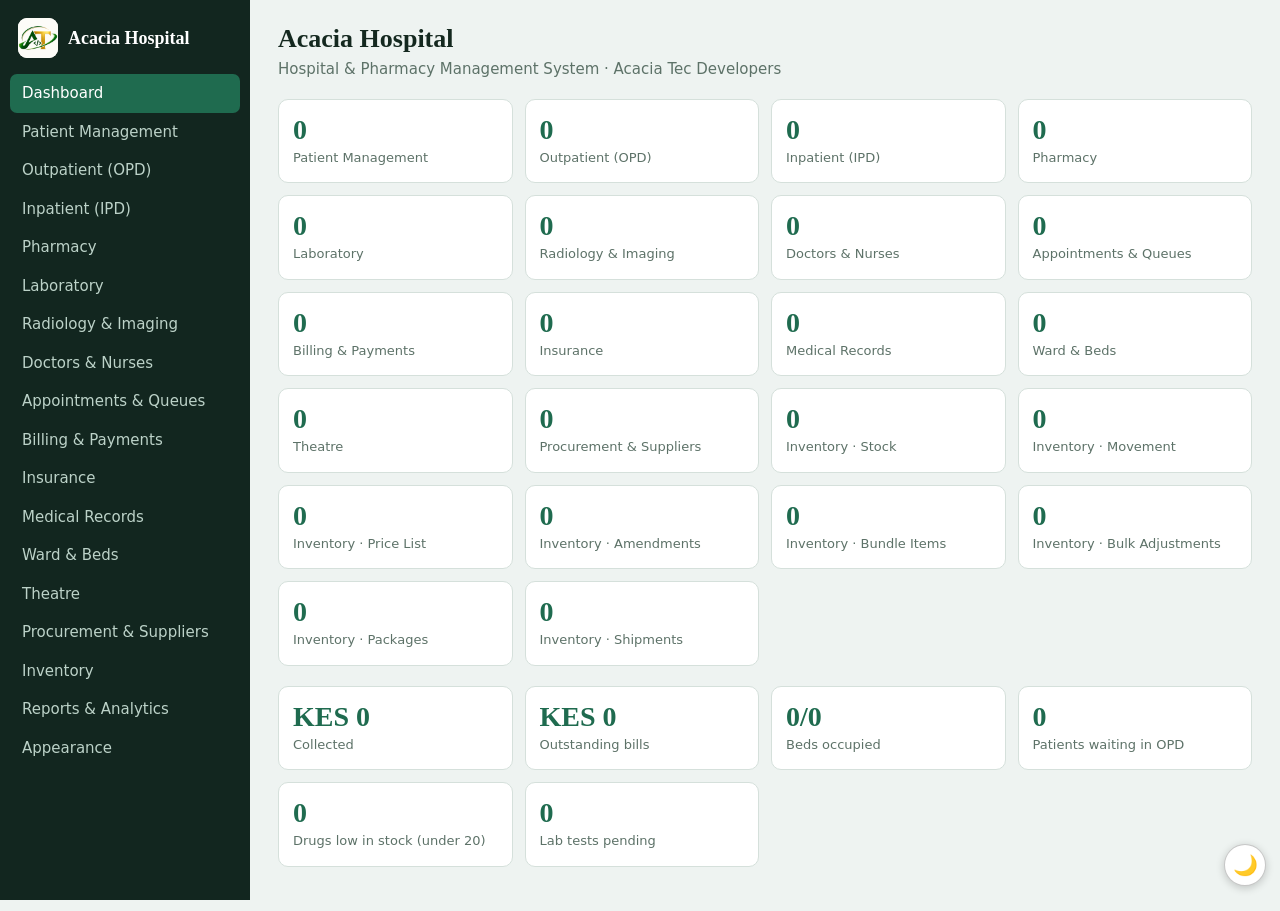
==== index.html @ db734b93 "Add files via upload" ====
<!DOCTYPE html>
<html lang="en"><head><meta charset="utf-8"><title>Acacia Hospital</title>
<meta name="viewport" content="width=device-width, initial-scale=1, viewport-fit=cover">
<link rel="icon" href="logo.png"><link rel="stylesheet" href="style.css"><script>window.ACACIA_APPEARANCE={sidebar:'nav',items:'nav button'};</script><script src="acacia-appearance.js"></script></head><body>
<div class="top"><b>Acacia Hospital</b><button onclick="document.querySelector('nav').classList.toggle('open')">Menu</button></div>
<nav id="nav"></nav><main id="main"></main>
<script src="app.js"></script></body></html>
---- style.css ----
:root{--bg:#eef3f1;--panel:#fff;--ink:#14281f;--mute:#5d7268;--line:#d5e0db;--g:#1f6b4f;--g2:#174f3a;--amb:#e0a526;--red:#b3392f;--side:#12261f;--sidei:#bcd2c8;box-sizing:border-box;padding-top:env(safe-area-inset-top,0px);padding-bottom:env(safe-area-inset-bottom,0px)}
@media(prefers-color-scheme:dark){:root:not([data-theme=light]){--bg:#0e1a15;--panel:#16251e;--ink:#e4efe9;--mute:#93a99e;--line:#27392f;--g:#43b88a;--g2:#2f8f6a;--side:#0a130f}}
:root[data-theme=dark]{--bg:#0e1a15;--panel:#16251e;--ink:#e4efe9;--mute:#93a99e;--line:#27392f;--g:#43b88a;--g2:#2f8f6a;--side:#0a130f}
*{box-sizing:border-box}html{scroll-padding-top:env(safe-area-inset-top,0px)}
body{margin:0;background:var(--bg);color:var(--ink);font:15px/1.5 "Segoe UI",system-ui,sans-serif;display:flex;min-height:100vh}
nav{width:250px;background:var(--side);color:var(--sidei);padding:18px 10px;position:sticky;top:0;height:100vh;overflow:auto;flex:none}
.brand{display:flex;gap:10px;align-items:center;padding:0 8px 16px;color:#fff;font:700 18px Georgia,serif}
.brand i{width:34px;height:34px;border-radius:9px;background:var(--amb);display:grid;place-items:center;color:var(--side);font-style:normal;font-weight:800}
nav button{display:block;width:100%;text-align:left;background:none;border:0;color:inherit;padding:8px 12px;border-radius:7px;font:inherit;cursor:pointer}
nav button:hover{background:#ffffff14}nav button.on{background:var(--g);color:#fff}
main{flex:1;min-width:0;padding:24px 28px}
h1{font:700 26px Georgia,serif;margin:0 0 4px}.sub{color:var(--mute);margin:0 0 18px}
.grid{display:grid;grid-template-columns:repeat(auto-fill,minmax(190px,1fr));gap:12px;margin-bottom:20px}
.card{background:var(--panel);border:1px solid var(--line);border-radius:10px;padding:14px;cursor:pointer}
.card b{display:block;font:700 28px Georgia,serif;color:var(--g)}.card span{color:var(--mute);font-size:13px}
.box{background:var(--panel);border:1px solid var(--line);border-radius:10px;padding:16px;margin-bottom:16px}
form{display:grid;grid-template-columns:repeat(auto-fill,minmax(170px,1fr));gap:10px;align-items:end}
label{font-size:12px;color:var(--mute);display:block}
input,select{width:100%;padding:8px;border:1px solid var(--line);border-radius:7px;background:var(--bg);color:var(--ink);font:inherit}
.btn{background:var(--g);color:#fff;border:0;border-radius:7px;padding:9px 14px;font:inherit;font-weight:600;cursor:pointer}
.btn:hover{background:var(--g2)}.del{background:none;border:0;color:var(--red);cursor:pointer;font:inherit}
.tools{display:flex;gap:10px;margin-bottom:10px;flex-wrap:wrap}.tools input{max-width:280px}
.wrap{overflow-x:auto}table{border-collapse:collapse;width:100%;min-width:560px}
th,td{text-align:left;padding:9px 10px;border-bottom:1px solid var(--line);white-space:nowrap}th{font-size:12px;color:var(--mute)}
.tag{padding:2px 8px;border-radius:99px;background:#1f6b4f22;color:var(--g);font-size:12px}
.empty{color:var(--mute);padding:18px;text-align:center}
.top{display:none}
@media(max-width:760px){body{display:block}nav{display:none;position:fixed;inset:0 20% 0 0;z-index:5;height:auto}nav.open{display:block}
.top{display:flex;justify-content:space-between;align-items:center;padding:10px 14px;background:var(--side);color:#fff;position:sticky;top:0;z-index:4}
.top button{background:none;border:1px solid #ffffff55;color:#fff;border-radius:7px;padding:5px 10px}main{padding:16px}}
.brand img.logo{width:40px;height:40px;border-radius:9px;flex:none;background:#fdfcf8;object-fit:contain}
.tabs{display:flex;gap:6px;flex-wrap:wrap;margin-bottom:12px}.tabs button{border:1px solid var(--g);background:var(--panel);color:var(--g);border-radius:99px;padding:5px 14px;font:inherit;cursor:pointer}.tabs button.on{background:var(--g);color:#fff}
#themeBtn{position:fixed;right:14px;bottom:calc(14px + env(safe-area-inset-bottom,0px));z-index:40;width:42px;height:42px;border-radius:50%;border:1px solid rgba(128,128,128,.45);background:var(--panel,#fff);font-size:20px;line-height:1;cursor:pointer;box-shadow:0 2px 8px #0003}
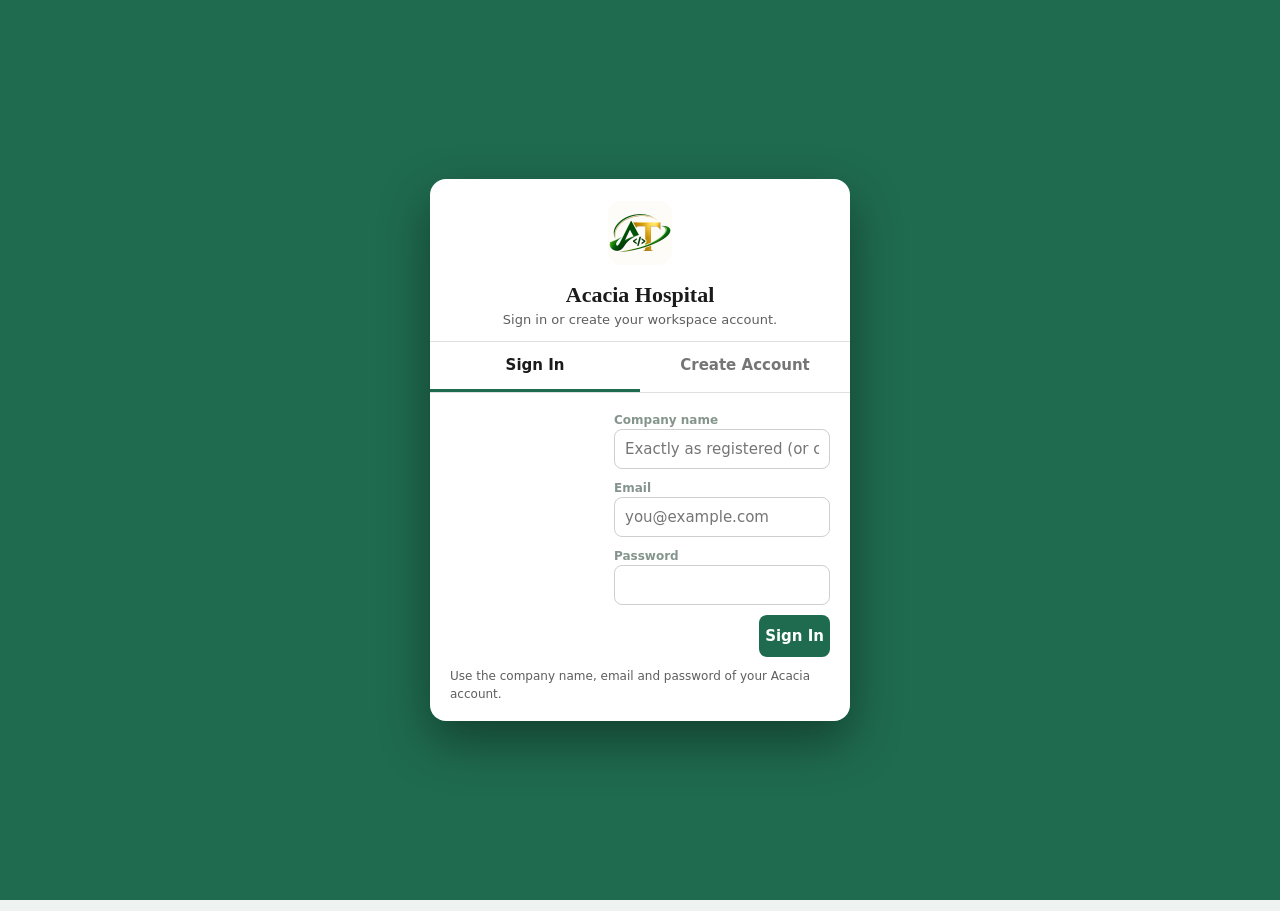
==== commit 58c46371: "Add files via upload" ====
--- a/index.html
+++ b/index.html
@@ -4,4 +4,4 @@
 <link rel="icon" href="logo.png"><link rel="stylesheet" href="style.css"><script>window.ACACIA_APPEARANCE={sidebar:'nav',items:'nav button'};</script><script src="acacia-appearance.js"></script></head><body>
 <div class="top"><b>Acacia Hospital</b><button onclick="document.querySelector('nav').classList.toggle('open')">Menu</button></div>
 <nav id="nav"></nav><main id="main"></main>
-<script src="app.js"></script></body></html>
+<script src="acacia-cloud.js"></script><script src="acacia-login.js"></script><script src="app.js"></script></body></html>
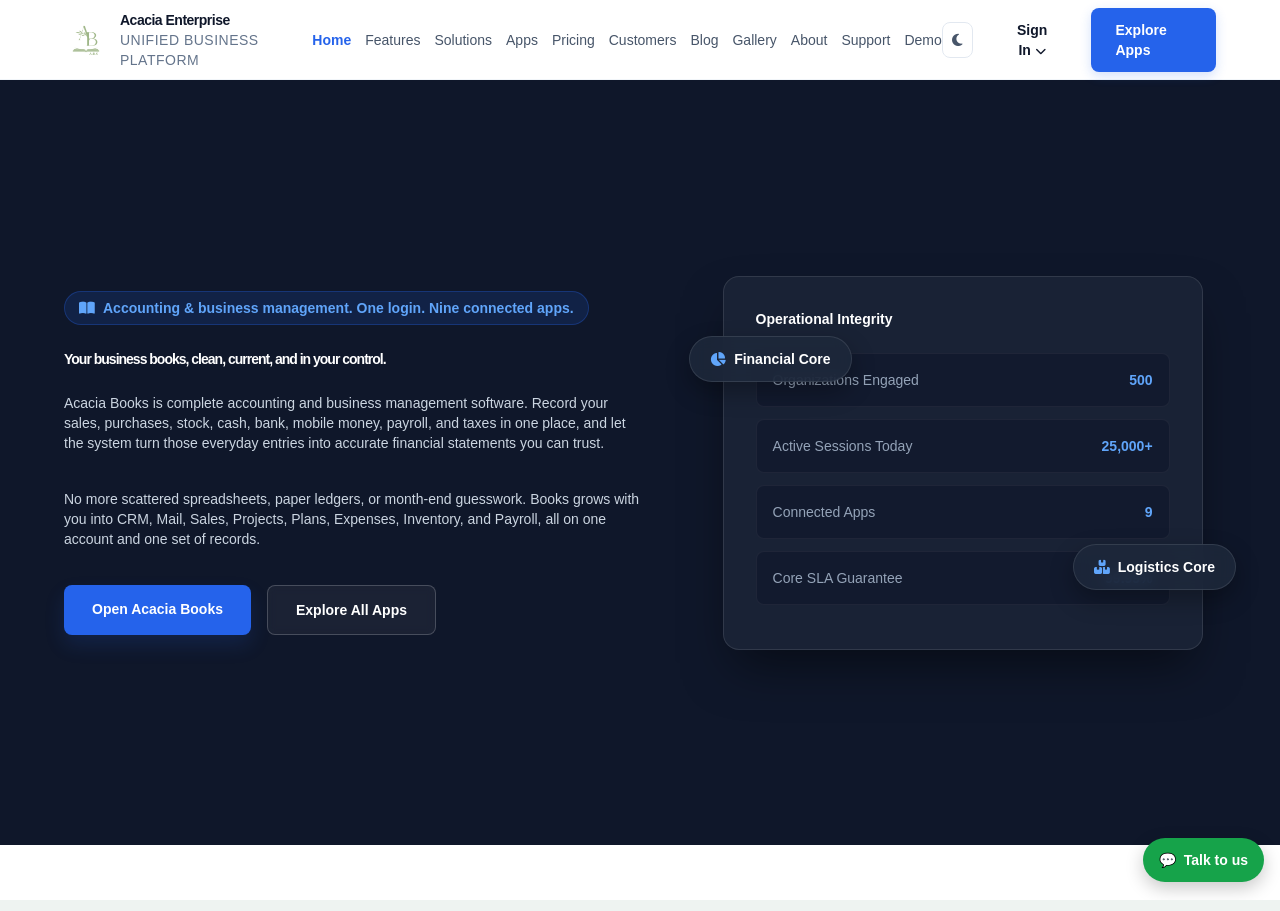
==== commit 3e809867: "Add files via upload" ====
--- a/index.html
+++ b/index.html
@@ -4,4 +4,4 @@
 <link rel="icon" href="logo.png"><link rel="stylesheet" href="style.css"><script>window.ACACIA_APPEARANCE={sidebar:'nav',items:'nav button'};</script><script src="acacia-appearance.js"></script></head><body>
 <div class="top"><b>Acacia Hospital</b><button onclick="document.querySelector('nav').classList.toggle('open')">Menu</button></div>
 <nav id="nav"></nav><main id="main"></main>
-<script src="acacia-cloud.js"></script><script src="acacia-login.js"></script><script src="app.js"></script></body></html>
+<script src="acacia-cloud.js"></script><script src="acacia-login.js"></script><script src="acacia-sidebar.js"></script><script src="app.js"></script></body></html>
--- a/style.css
+++ b/style.css
@@ -31,3 +31,5 @@
 .brand img.logo{width:40px;height:40px;border-radius:9px;flex:none;background:#fdfcf8;object-fit:contain}
 .tabs{display:flex;gap:6px;flex-wrap:wrap;margin-bottom:12px}.tabs button{border:1px solid var(--g);background:var(--panel);color:var(--g);border-radius:99px;padding:5px 14px;font:inherit;cursor:pointer}.tabs button.on{background:var(--g);color:#fff}
 #themeBtn{position:fixed;right:14px;bottom:calc(14px + env(safe-area-inset-bottom,0px));z-index:40;width:42px;height:42px;border-radius:50%;border:1px solid rgba(128,128,128,.45);background:var(--panel,#fff);font-size:20px;line-height:1;cursor:pointer;box-shadow:0 2px 8px #0003}
+body.acxsb-on #themeBtn{right:11rem}body.acxsb-on #aclOut{right:calc(11rem + 50px)}
+@media(max-width:700px){body.acxsb-on #themeBtn{right:62px}body.acxsb-on #aclOut{right:112px}}
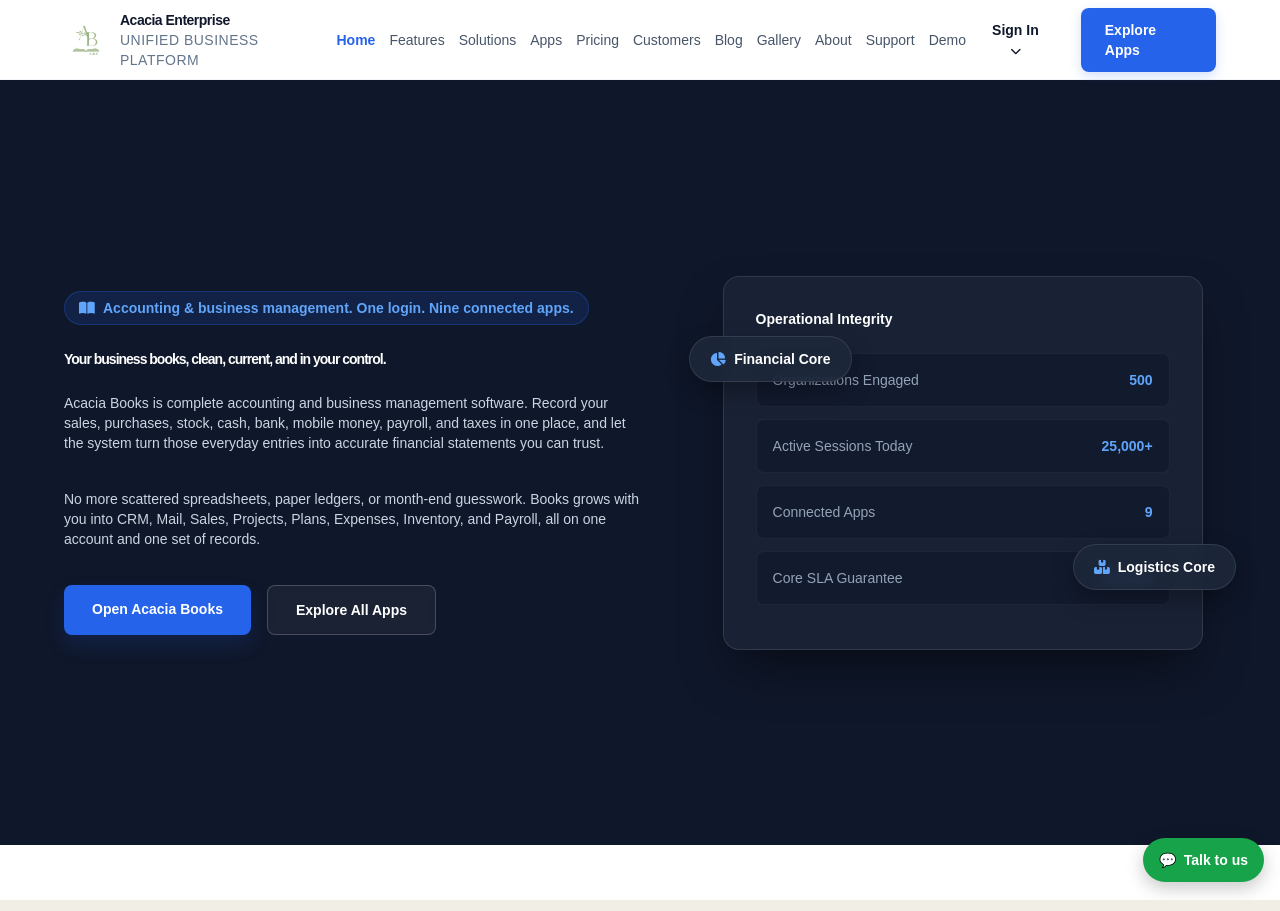
==== commit 9892c0d8: "Add files via upload" ====
--- a/index.html
+++ b/index.html
@@ -1,7 +1,9 @@
 <!DOCTYPE html>
-<html lang="en"><head><meta charset="utf-8"><title>Acacia Hospital</title>
+<html lang="en"><head><script src="acacia-theme.js"></script><meta charset="utf-8"><title>Acacia Hospital</title>
 <meta name="viewport" content="width=device-width, initial-scale=1, viewport-fit=cover">
 <link rel="icon" href="logo.png"><link rel="stylesheet" href="style.css"><script>window.ACACIA_APPEARANCE={sidebar:'nav',items:'nav button'};</script><script src="acacia-appearance.js"></script></head><body>
 <div class="top"><b>Acacia Hospital</b><button onclick="document.querySelector('nav').classList.toggle('open')">Menu</button></div>
 <nav id="nav"></nav><main id="main"></main>
-<script src="acacia-cloud.js"></script><script src="acacia-login.js"></script><script src="acacia-sidebar.js"></script><script src="app.js"></script></body></html>
+<script src="acacia-cloud.js"></script><script src="acacia-login.js"></script><script src="acacia-sidebar.js"></script><script src="acacia-actions.js"></script><script src="acacia-settings.js"></script><script src="app.js"></script><script src="acacia-signout.js"></script>
+<script src="acacia-help.js"></script>
+</body></html>
--- a/style.css
+++ b/style.css
@@ -1,18 +1,18 @@
-:root{--bg:#eef3f1;--panel:#fff;--ink:#14281f;--mute:#5d7268;--line:#d5e0db;--g:#1f6b4f;--g2:#174f3a;--amb:#e0a526;--red:#b3392f;--side:#12261f;--sidei:#bcd2c8;box-sizing:border-box;padding-top:env(safe-area-inset-top,0px);padding-bottom:env(safe-area-inset-bottom,0px)}
-@media(prefers-color-scheme:dark){:root:not([data-theme=light]){--bg:#0e1a15;--panel:#16251e;--ink:#e4efe9;--mute:#93a99e;--line:#27392f;--g:#43b88a;--g2:#2f8f6a;--side:#0a130f}}
-:root[data-theme=dark]{--bg:#0e1a15;--panel:#16251e;--ink:#e4efe9;--mute:#93a99e;--line:#27392f;--g:#43b88a;--g2:#2f8f6a;--side:#0a130f}
+:root{--bg:#F1EFE5;--panel:#FFFEFA;--ink:#1C1B16;--mute:#5B5A4E;--line:#DCD7C6;--g:#295A4C;--g2:#1E4238;--amb:#B98A2E;--red:#93412C;--side:#16302A;--sidei:#D6D2C0;box-sizing:border-box;padding-top:env(safe-area-inset-top,0px);padding-bottom:env(safe-area-inset-bottom,0px)}
+@media(prefers-color-scheme:dark){:root:not([data-theme=light]){--bg:#141F1A;--panel:#1E2B25;--ink:#EDEAD9;--mute:#A9AF9E;--line:#33453C;--g:#5FBE81;--g2:#2F6B45;--amb:#D9A441;--red:#D98F6F;--side:#16302A}}
+:root[data-theme=dark]{--bg:#141F1A;--panel:#1E2B25;--ink:#EDEAD9;--mute:#A9AF9E;--line:#33453C;--g:#5FBE81;--g2:#2F6B45;--amb:#D9A441;--red:#D98F6F;--side:#16302A}
 *{box-sizing:border-box}html{scroll-padding-top:env(safe-area-inset-top,0px)}
-body{margin:0;background:var(--bg);color:var(--ink);font:15px/1.5 "Segoe UI",system-ui,sans-serif;display:flex;min-height:100vh}
+body{margin:0;background:var(--bg);color:var(--ink);font:15px/1.5 Cambria,Georgia,"Times New Roman",serif;display:flex;min-height:100vh}
 nav{width:250px;background:var(--side);color:var(--sidei);padding:18px 10px;position:sticky;top:0;height:100vh;overflow:auto;flex:none}
-.brand{display:flex;gap:10px;align-items:center;padding:0 8px 16px;color:#fff;font:700 18px Georgia,serif}
+.brand{display:flex;gap:10px;align-items:center;padding:0 8px 16px;color:#F4E9C9;font:700 18px Cambria,Georgia,serif}
 .brand i{width:34px;height:34px;border-radius:9px;background:var(--amb);display:grid;place-items:center;color:var(--side);font-style:normal;font-weight:800}
 nav button{display:block;width:100%;text-align:left;background:none;border:0;color:inherit;padding:8px 12px;border-radius:7px;font:inherit;cursor:pointer}
-nav button:hover{background:#ffffff14}nav button.on{background:var(--g);color:#fff}
+nav button:hover{background:#ffffff14}nav button.on{background:rgba(255,255,255,.08);box-shadow:inset 3px 0 0 var(--amb);color:#F7EFD8;font-weight:600}
 main{flex:1;min-width:0;padding:24px 28px}
-h1{font:700 26px Georgia,serif;margin:0 0 4px}.sub{color:var(--mute);margin:0 0 18px}
+h1{font:700 26px Cambria,Georgia,serif;margin:0 0 4px}.sub{color:var(--mute);margin:0 0 18px}
 .grid{display:grid;grid-template-columns:repeat(auto-fill,minmax(190px,1fr));gap:12px;margin-bottom:20px}
 .card{background:var(--panel);border:1px solid var(--line);border-radius:10px;padding:14px;cursor:pointer}
-.card b{display:block;font:700 28px Georgia,serif;color:var(--g)}.card span{color:var(--mute);font-size:13px}
+.card b{display:block;font:700 28px Cambria,Georgia,serif;color:var(--g)}.card span{color:var(--mute);font-size:13px}
 .box{background:var(--panel);border:1px solid var(--line);border-radius:10px;padding:16px;margin-bottom:16px}
 form{display:grid;grid-template-columns:repeat(auto-fill,minmax(170px,1fr));gap:10px;align-items:end}
 label{font-size:12px;color:var(--mute);display:block}
